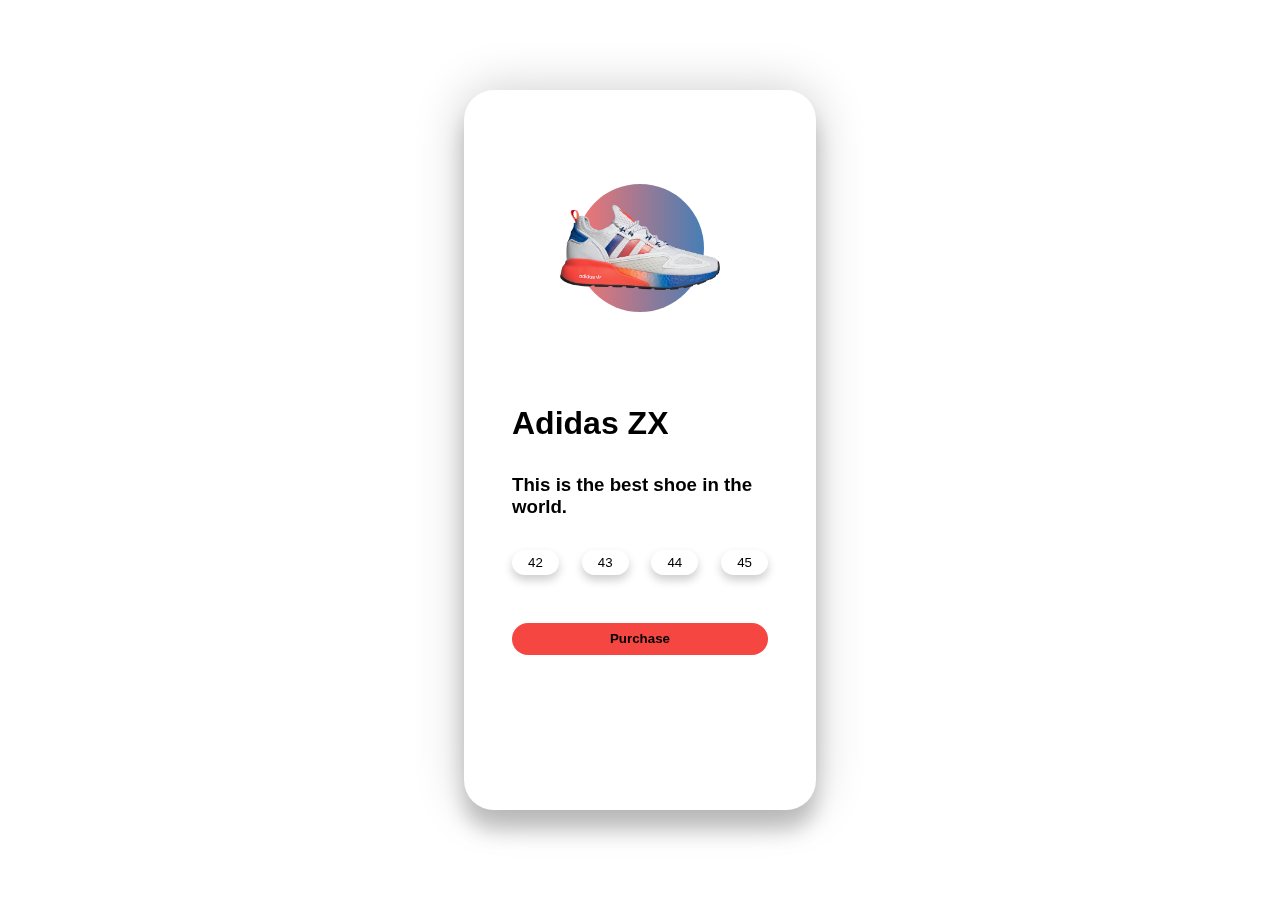
==== shoe-card/index.html @ 138c8cee "Add shoe-card js project" ====
<!DOCTYPE html>
<html lang="en">
<head>
    <meta charset="UTF-8">
    <meta name="viewport" content="width=device-width, initial-scale=1.0">
    <title>Shoe</title>
    <link rel="shortcut icon" type="image/png" href="img/adidas.png"/>

    <link rel="stylesheet" href="css/style.css">
</head>
<body>

    <div class="container">
        <div class="card">
            <div class="sneaker">
                <img class="image" src="img/adidas.png" alt="adidas">
                <div class="circle"></div>
            </div>
            <div class="info">
                <h1 class="title">Adidas ZX</h1>
                <h3>This is the best shoe in the world.</h3>
                <div class="sizes">
                    <button>42</button>
                    <button>43</button>
                    <button class="active">44</button>
                    <button>45</button>
                </div>
                <div class="purchase">
                    <button>Purchase</button>
                </div> 
            </div>
        </div>
    </div>
    
    <script src="js/script.js"></script>
</body>
</html>
---- shoe-card/css/style.css ----
* {
    margin: 0;
    padding: 0;
    box-sizing: border-box;
}

body{
    font-family: "Poppins", sans-serif;
    min-height: 100vh;
    display: flex;
    align-items: center;
    justify-content: center;
    perspective: 1000px;
}

.container{
    width: 50%;
    display: flex;
    justify-items: center;
    justify-content: center;
}

.card{
    transform-style: preserve-3d;
    min-height: 80vh;
    width: 22rem;
    padding: 0rem 3rem;
    border-radius: 30px;
    box-shadow: 0 20px 20px rgba(0, 0, 0, 0.2), 0px 0px 50px rgba(0, 0, 0, 0.2);
}

.card .sneaker{
    min-height: 35vh;
    display: flex;
    justify-content: center;
    align-items: center;
}

.sneaker .image{
    width: 10rem;
    z-index: 2;
    transition: all 0.75s ease-out;
}

.sneaker .circle{
    width: 8rem;
    height: 8rem;
    background: linear-gradient(
      to right,
      rgba(245, 70, 66, 0.75),
      rgba(8, 83, 156, 0.75)
    );
    position: absolute;
    border-radius: 50%;
    z-index: 1;
}

.info .title{
    transition: all 0.75s ease-out;
}

.info h3{
    transition: all 0.75s ease-out;
    padding: 2rem 0rem;
}

.info .sizes{
    transition: all 0.75s ease-out;
    display: flex;
    justify-content: space-between;
    align-items: center;
}

.info .sizes button{
    transition: all 0.75s ease-out;
    padding: 0.3rem 1rem;
    background: none;
    border: none;
    outline-color: 1px solid black;
    box-shadow: 0px 5px 10px rgba(0, 0, 0, 0.2);
    border-radius: 30px;
    cursor: pointer;
}

.info .purchase{
    margin-top: 3rem;
}

.info .purchase button{
    transition: all 0.75s ease-out;
    width: 100%;
    height: 2rem;
    border: none;
    outline: none;
    background: #f54642;
    border-radius: 30px;
    font-weight: bolder;
    cursor: pointer;
}
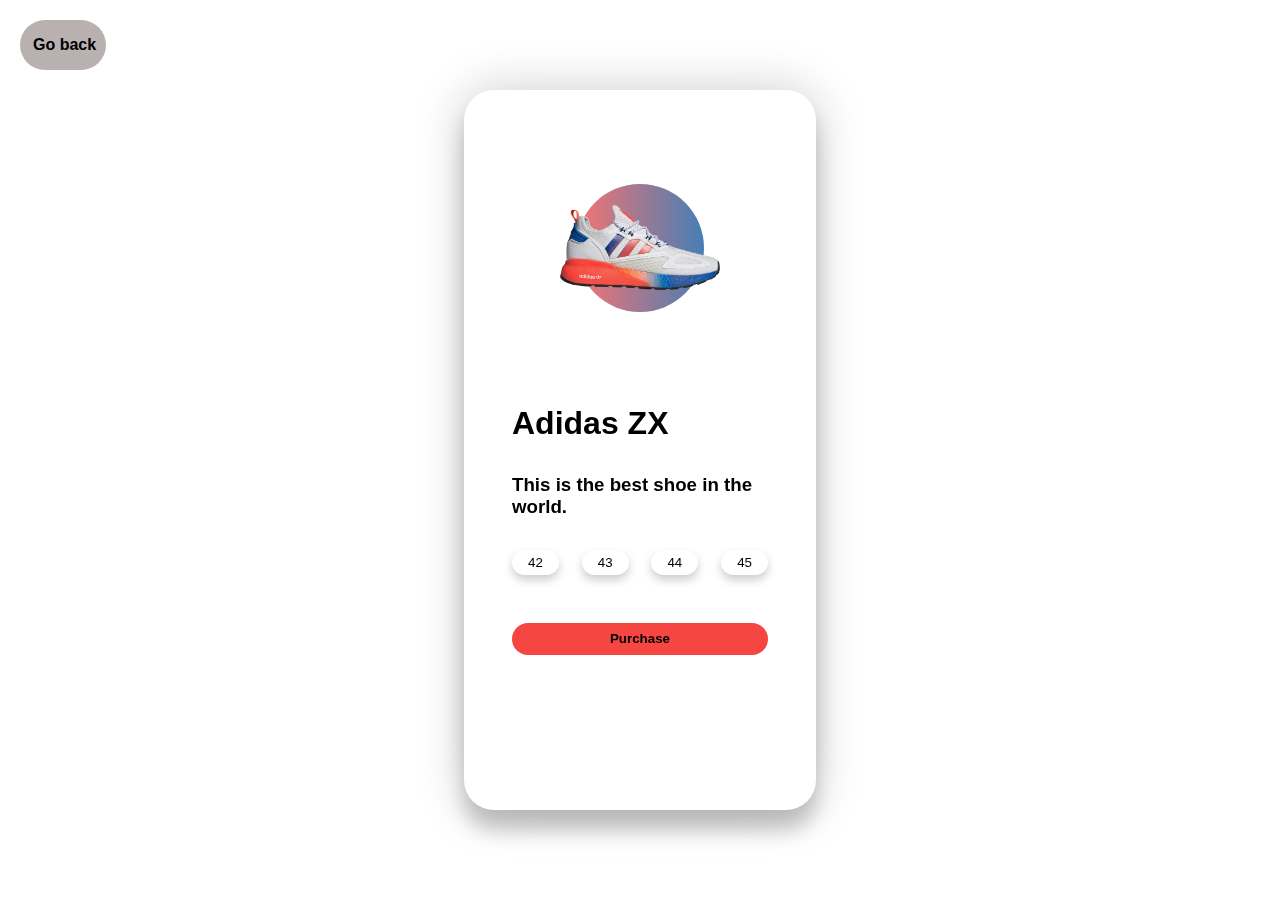
==== commit e9bd7294: "Add back button" ====
--- a/shoe-card/index.html
+++ b/shoe-card/index.html
@@ -6,9 +6,13 @@
     <title>Shoe</title>
     <link rel="shortcut icon" type="image/png" href="img/adidas.png"/>
 
+    <link rel="stylesheet" href="https://use.fontawesome.com/releases/v5.14.0/css/all.css" integrity="sha384-HzLeBuhoNPvSl5KYnjx0BT+WB0QEEqLprO+NBkkk5gbc67FTaL7XIGa2w1L0Xbgc" crossorigin="anonymous">
     <link rel="stylesheet" href="css/style.css">
 </head>
 <body>
+    <a class="back-btn" href="../index.html">
+        <i class="fas fa-long-arrow-alt-left"></i>Go back
+    </a>
 
     <div class="container">
         <div class="card">
--- a/shoe-card/css/style.css
+++ b/shoe-card/css/style.css
@@ -96,4 +96,27 @@
     border-radius: 30px;
     font-weight: bolder;
     cursor: pointer;
+}
+
+.back-btn {
+    position: absolute;
+    top: 20px;
+    left: 20px;
+    padding: 10px 10px;
+    height: 50px;
+    border: none;
+    outline: none;
+    background: #b9b0b0;
+    border-radius: 30px;
+    font-weight: bolder;
+    cursor: pointer;
+    text-decoration: none;
+    color: black;
+    display: flex;
+    justify-content: center;
+    align-items: center;
+} 
+
+.back-btn i {
+    margin-right: 3px;
 }